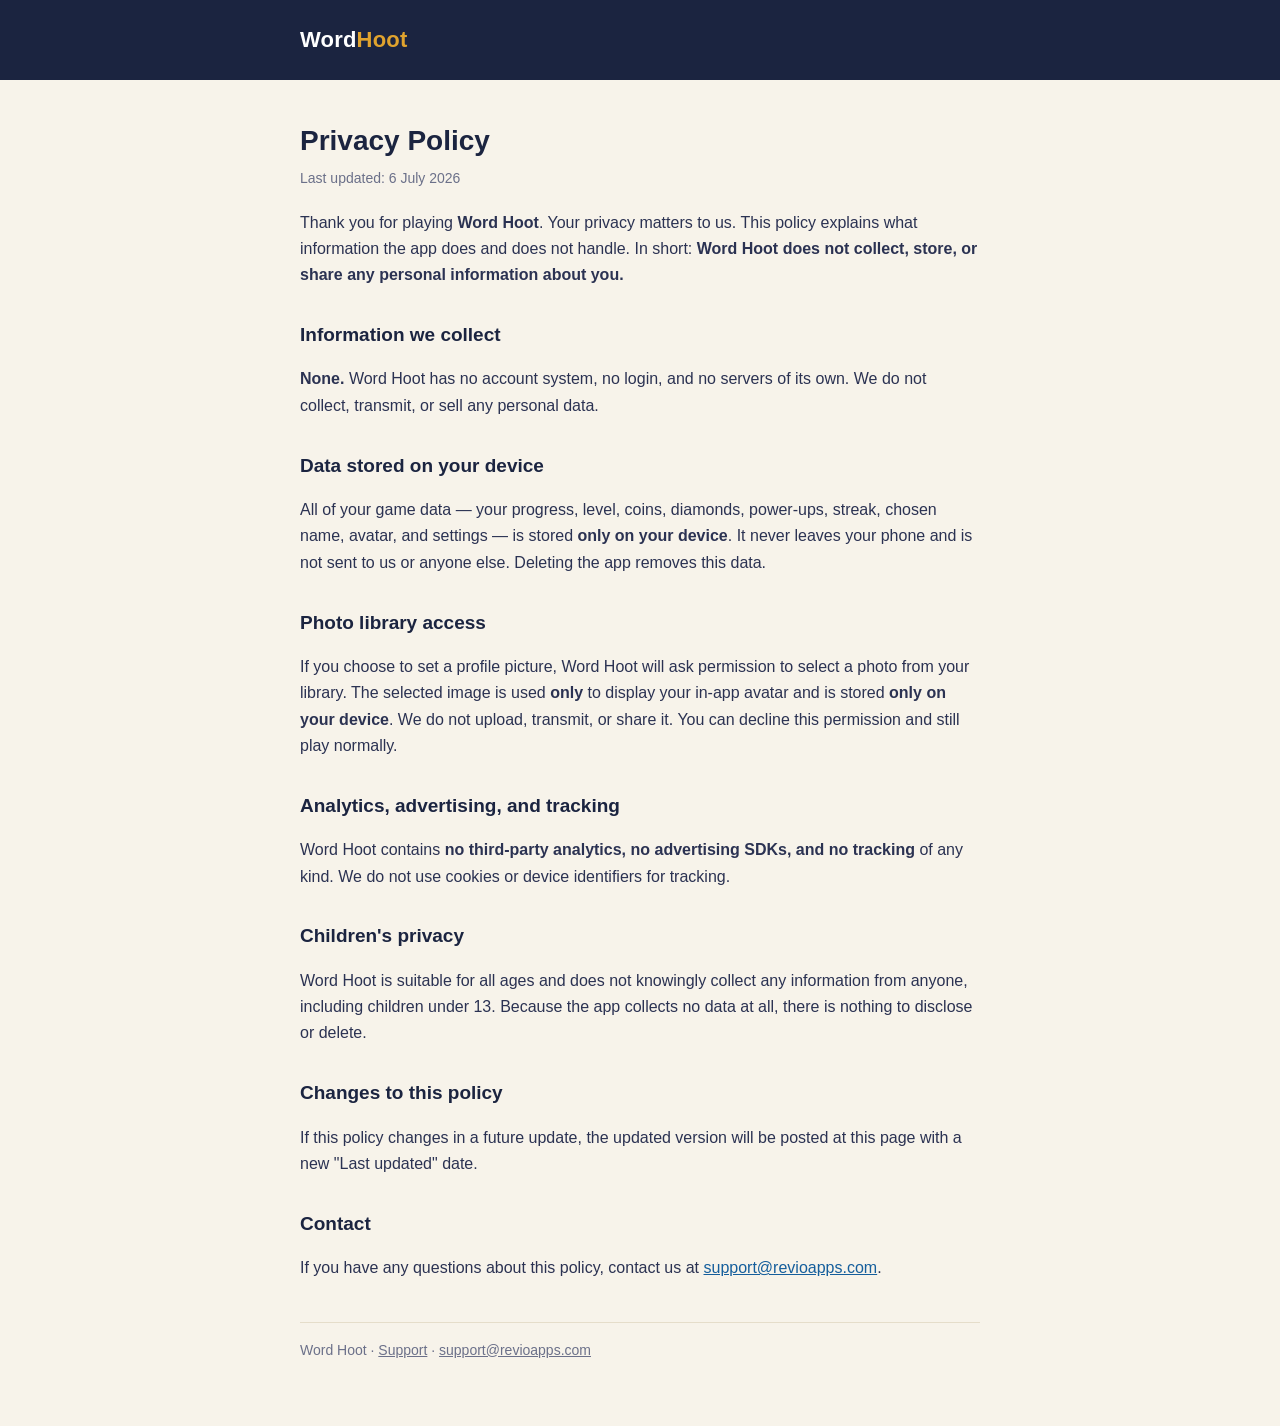
==== privacy.html @ 6eddfd76 "Word Hoot legal pages" ====
<!DOCTYPE html>
<html lang="en">
<head>
<meta charset="utf-8" />
<meta name="viewport" content="width=device-width, initial-scale=1" />
<title>Word Hoot — Privacy Policy</title>
<style>
  :root { --navy:#1B2440; --brass:#E0A32E; --ink:#2b3252; --soft:#6B7089; --paper:#F7F3EA; }
  * { box-sizing: border-box; }
  body { margin:0; font-family:-apple-system,BlinkMacSystemFont,"Segoe UI",Roboto,Helvetica,Arial,sans-serif; color:var(--ink); background:var(--paper); line-height:1.65; }
  .bar { background:var(--navy); color:#fff; padding:22px 20px; }
  .wrap { max-width:720px; margin:0 auto; padding:0 20px; }
  .brand { font-size:22px; font-weight:800; letter-spacing:.2px; }
  .brand span { color:var(--brass); }
  main { max-width:720px; margin:0 auto; padding:32px 20px 64px; }
  h1 { font-size:28px; color:var(--navy); margin:.2em 0 .1em; }
  h2 { font-size:19px; color:var(--navy); margin:1.6em 0 .3em; }
  .updated { color:var(--soft); font-size:14px; margin-bottom:1.4em; }
  a { color:#155e9c; }
  .foot { border-top:1px solid #e5ddca; margin-top:40px; padding-top:16px; color:var(--soft); font-size:14px; }
  .foot a { color:var(--soft); }
</style>
</head>
<body>
<div class="bar"><div class="wrap"><div class="brand">Word<span>Hoot</span></div></div></div>
<main>
  <h1>Privacy Policy</h1>
  <div class="updated">Last updated: 6 July 2026</div>
  <p>Thank you for playing <strong>Word Hoot</strong>. Your privacy matters to us. This policy explains what information the app does and does not handle. In short: <strong>Word Hoot does not collect, store, or share any personal information about you.</strong></p>

  <h2>Information we collect</h2>
  <p><strong>None.</strong> Word Hoot has no account system, no login, and no servers of its own. We do not collect, transmit, or sell any personal data.</p>

  <h2>Data stored on your device</h2>
  <p>All of your game data — your progress, level, coins, diamonds, power-ups, streak, chosen name, avatar, and settings — is stored <strong>only on your device</strong>. It never leaves your phone and is not sent to us or anyone else. Deleting the app removes this data.</p>

  <h2>Photo library access</h2>
  <p>If you choose to set a profile picture, Word Hoot will ask permission to select a photo from your library. The selected image is used <strong>only</strong> to display your in-app avatar and is stored <strong>only on your device</strong>. We do not upload, transmit, or share it. You can decline this permission and still play normally.</p>

  <h2>Analytics, advertising, and tracking</h2>
  <p>Word Hoot contains <strong>no third-party analytics, no advertising SDKs, and no tracking</strong> of any kind. We do not use cookies or device identifiers for tracking.</p>

  <h2>Children's privacy</h2>
  <p>Word Hoot is suitable for all ages and does not knowingly collect any information from anyone, including children under 13. Because the app collects no data at all, there is nothing to disclose or delete.</p>

  <h2>Changes to this policy</h2>
  <p>If this policy changes in a future update, the updated version will be posted at this page with a new "Last updated" date.</p>

  <h2>Contact</h2>
  <p>If you have any questions about this policy, contact us at <a href="mailto:support@revioapps.com">support@revioapps.com</a>.</p>

  <div class="foot">Word Hoot · <a href="./support.html">Support</a> · <a href="mailto:support@revioapps.com">support@revioapps.com</a></div>
</main>
</body>
</html>
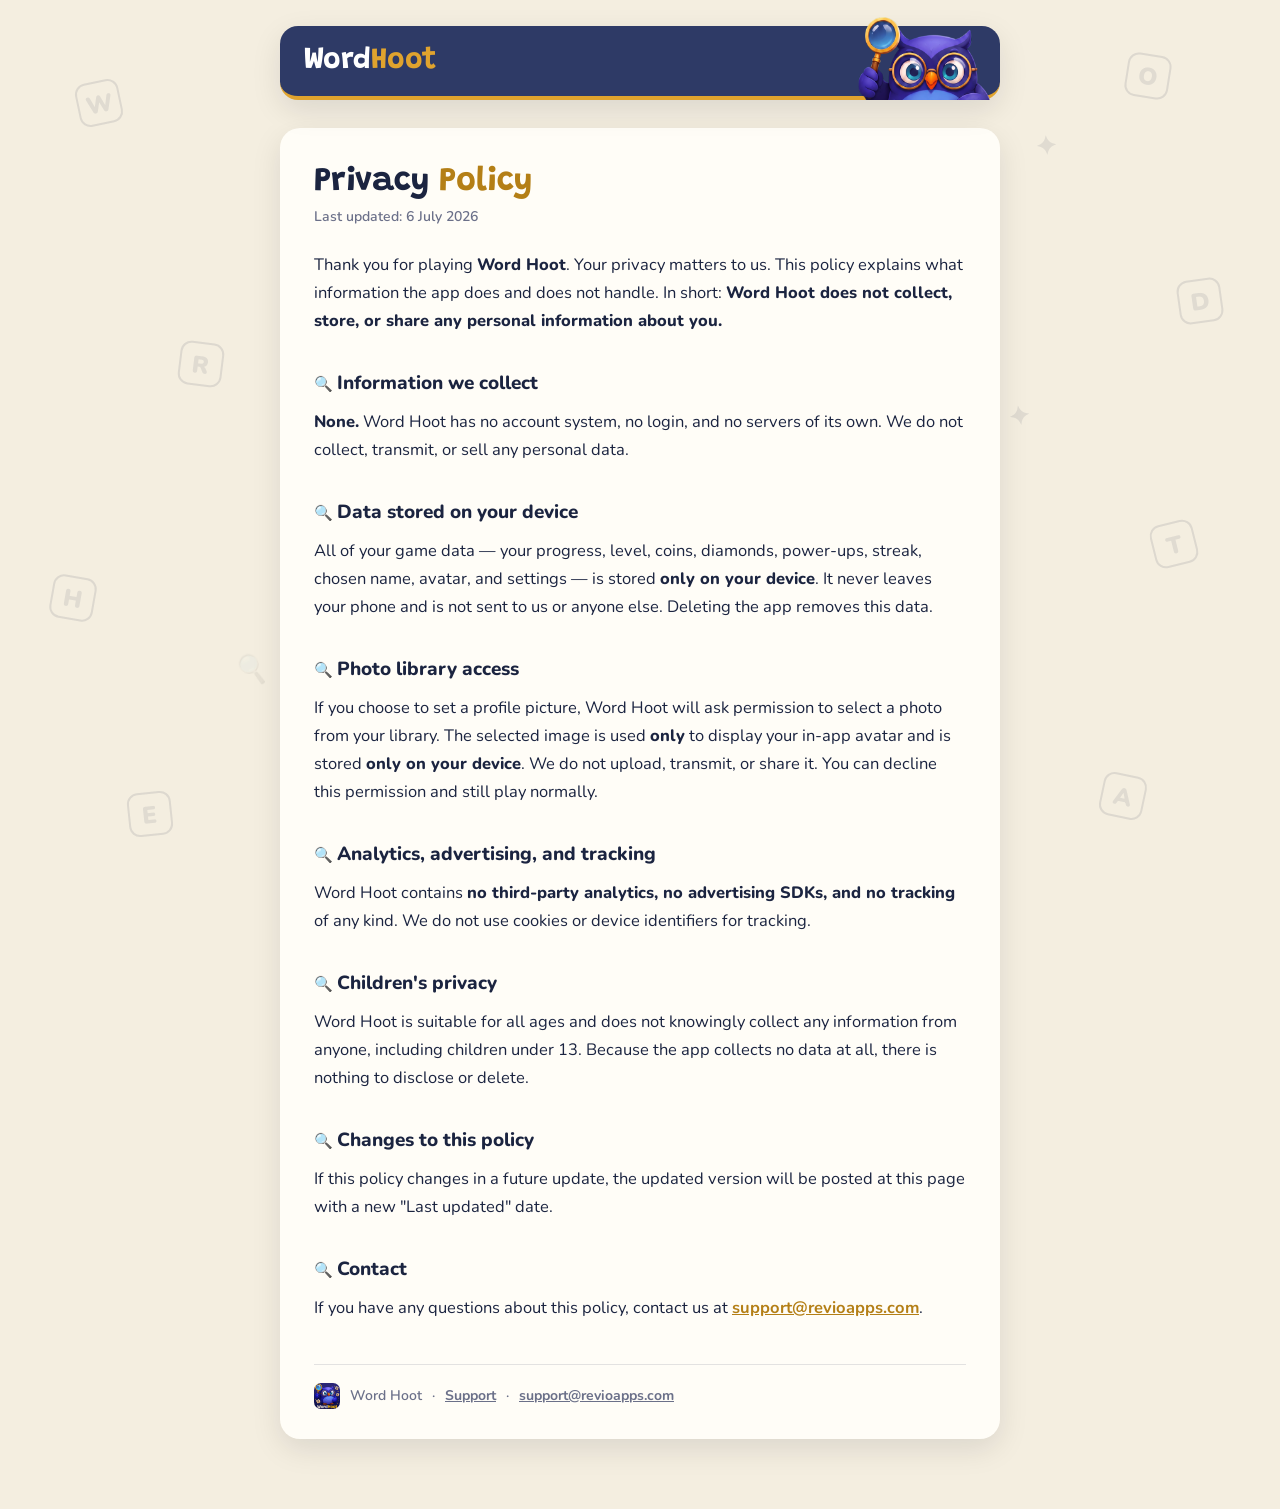
==== commit eaf0f715: "Rebrand pages to match the game: owl mascot, Grandstander/Nunito, navy+brass, dark mode Co-Authored-" ====
--- a/privacy.html
+++ b/privacy.html
@@ -4,52 +4,70 @@
 <meta charset="utf-8" />
 <meta name="viewport" content="width=device-width, initial-scale=1" />
 <title>Word Hoot — Privacy Policy</title>
-<style>
-  :root { --navy:#1B2440; --brass:#E0A32E; --ink:#2b3252; --soft:#6B7089; --paper:#F7F3EA; }
-  * { box-sizing: border-box; }
-  body { margin:0; font-family:-apple-system,BlinkMacSystemFont,"Segoe UI",Roboto,Helvetica,Arial,sans-serif; color:var(--ink); background:var(--paper); line-height:1.65; }
-  .bar { background:var(--navy); color:#fff; padding:22px 20px; }
-  .wrap { max-width:720px; margin:0 auto; padding:0 20px; }
-  .brand { font-size:22px; font-weight:800; letter-spacing:.2px; }
-  .brand span { color:var(--brass); }
-  main { max-width:720px; margin:0 auto; padding:32px 20px 64px; }
-  h1 { font-size:28px; color:var(--navy); margin:.2em 0 .1em; }
-  h2 { font-size:19px; color:var(--navy); margin:1.6em 0 .3em; }
-  .updated { color:var(--soft); font-size:14px; margin-bottom:1.4em; }
-  a { color:#155e9c; }
-  .foot { border-top:1px solid #e5ddca; margin-top:40px; padding-top:16px; color:var(--soft); font-size:14px; }
-  .foot a { color:var(--soft); }
-</style>
+<link rel="icon" type="image/png" href="./assets/icon.png" />
+<link rel="apple-touch-icon" href="./assets/icon.png" />
+<link rel="preconnect" href="https://fonts.googleapis.com" />
+<link rel="preconnect" href="https://fonts.gstatic.com" crossorigin />
+<link href="https://fonts.googleapis.com/css2?family=Grandstander:wght@700&family=Nunito:wght@400;600;700;800&display=swap" rel="stylesheet" />
+<link rel="stylesheet" href="./style.css" />
 </head>
 <body>
-<div class="bar"><div class="wrap"><div class="brand">Word<span>Hoot</span></div></div></div>
-<main>
-  <h1>Privacy Policy</h1>
-  <div class="updated">Last updated: 6 July 2026</div>
-  <p>Thank you for playing <strong>Word Hoot</strong>. Your privacy matters to us. This policy explains what information the app does and does not handle. In short: <strong>Word Hoot does not collect, store, or share any personal information about you.</strong></p>
+<div class="pattern" aria-hidden="true">
+  <span style="left:6%;  top:9%;  transform:rotate(-12deg)">W</span>
+  <span style="left:88%; top:6%;  transform:rotate(9deg)">O</span>
+  <span style="left:14%; top:38%; transform:rotate(7deg)">R</span>
+  <span style="left:92%; top:31%; transform:rotate(-8deg)">D</span>
+  <span style="left:4%;  top:64%; transform:rotate(10deg)">H</span>
+  <span style="left:90%; top:58%; transform:rotate(-14deg)">T</span>
+  <span style="left:10%; top:88%; transform:rotate(-6deg)">E</span>
+  <span style="left:86%; top:86%; transform:rotate(12deg)">A</span>
+  <span class="glyph" style="left:22%; top:16%; transform:rotate(14deg)">?</span>
+  <span class="glyph" style="left:78%; top:44%; transform:rotate(-10deg)">✦</span>
+  <span class="glyph" style="left:18%; top:72%; transform:rotate(8deg)">🔍</span>
+  <span class="glyph" style="left:80%; top:14%; transform:rotate(-5deg)">✦</span>
+</div>
 
-  <h2>Information we collect</h2>
-  <p><strong>None.</strong> Word Hoot has no account system, no login, and no servers of its own. We do not collect, transmit, or sell any personal data.</p>
+<div class="page">
+  <div class="bar-wrap">
+    <div class="bar">
+      <a class="brand" href="./index.html">Word<span>Hoot</span></a>
+      <img class="peek" src="./assets/owl-peek.png" alt="" />
+    </div>
+  </div>
 
-  <h2>Data stored on your device</h2>
-  <p>All of your game data — your progress, level, coins, diamonds, power-ups, streak, chosen name, avatar, and settings — is stored <strong>only on your device</strong>. It never leaves your phone and is not sent to us or anyone else. Deleting the app removes this data.</p>
+  <main>
+    <div class="card">
+      <h1>Privacy <span class="accent">Policy</span></h1>
+      <div class="updated">Last updated: 6 July 2026</div>
+      <p>Thank you for playing <strong>Word Hoot</strong>. Your privacy matters to us. This policy explains what information the app does and does not handle. In short: <strong>Word Hoot does not collect, store, or share any personal information about you.</strong></p>
 
-  <h2>Photo library access</h2>
-  <p>If you choose to set a profile picture, Word Hoot will ask permission to select a photo from your library. The selected image is used <strong>only</strong> to display your in-app avatar and is stored <strong>only on your device</strong>. We do not upload, transmit, or share it. You can decline this permission and still play normally.</p>
+      <h2>Information we collect</h2>
+      <p><strong>None.</strong> Word Hoot has no account system, no login, and no servers of its own. We do not collect, transmit, or sell any personal data.</p>
 
-  <h2>Analytics, advertising, and tracking</h2>
-  <p>Word Hoot contains <strong>no third-party analytics, no advertising SDKs, and no tracking</strong> of any kind. We do not use cookies or device identifiers for tracking.</p>
+      <h2>Data stored on your device</h2>
+      <p>All of your game data — your progress, level, coins, diamonds, power-ups, streak, chosen name, avatar, and settings — is stored <strong>only on your device</strong>. It never leaves your phone and is not sent to us or anyone else. Deleting the app removes this data.</p>
 
-  <h2>Children's privacy</h2>
-  <p>Word Hoot is suitable for all ages and does not knowingly collect any information from anyone, including children under 13. Because the app collects no data at all, there is nothing to disclose or delete.</p>
+      <h2>Photo library access</h2>
+      <p>If you choose to set a profile picture, Word Hoot will ask permission to select a photo from your library. The selected image is used <strong>only</strong> to display your in-app avatar and is stored <strong>only on your device</strong>. We do not upload, transmit, or share it. You can decline this permission and still play normally.</p>
 
-  <h2>Changes to this policy</h2>
-  <p>If this policy changes in a future update, the updated version will be posted at this page with a new "Last updated" date.</p>
+      <h2>Analytics, advertising, and tracking</h2>
+      <p>Word Hoot contains <strong>no third-party analytics, no advertising SDKs, and no tracking</strong> of any kind. We do not use cookies or device identifiers for tracking.</p>
 
-  <h2>Contact</h2>
-  <p>If you have any questions about this policy, contact us at <a href="mailto:support@revioapps.com">support@revioapps.com</a>.</p>
+      <h2>Children's privacy</h2>
+      <p>Word Hoot is suitable for all ages and does not knowingly collect any information from anyone, including children under 13. Because the app collects no data at all, there is nothing to disclose or delete.</p>
 
-  <div class="foot">Word Hoot · <a href="./support.html">Support</a> · <a href="mailto:support@revioapps.com">support@revioapps.com</a></div>
-</main>
+      <h2>Changes to this policy</h2>
+      <p>If this policy changes in a future update, the updated version will be posted at this page with a new "Last updated" date.</p>
+
+      <h2>Contact</h2>
+      <p>If you have any questions about this policy, contact us at <a href="mailto:support@revioapps.com">support@revioapps.com</a>.</p>
+
+      <div class="foot">
+        <img src="./assets/icon.png" alt="Word Hoot icon" />
+        <span>Word Hoot</span> · <a href="./support.html">Support</a> · <a href="mailto:support@revioapps.com">support@revioapps.com</a>
+      </div>
+    </div>
+  </main>
+</div>
 </body>
 </html>
--- a/style.css
+++ b/style.css
@@ -0,0 +1,154 @@
+/* Word Hoot — shared brand styling for the legal/support pages.
+   Mirrors the app: navy ink + brass gold on case-file paper (light) or noir (dark),
+   Grandstander display face, Nunito body, and the letter-tile ambient pattern. */
+
+:root {
+  --bg: #F4EEE0;
+  --card: #FFFDF7;
+  --ink: #1B2440;
+  --ink-soft: #6B7089;
+  --primary: #2E3A66;
+  --brass: #E0A32E;
+  --brass-deep: #B47F16;
+  --green: #38C172;
+  --line: rgba(27, 36, 64, 0.12);
+  --tile-line: rgba(27, 36, 64, 0.10);
+  --tile-text: rgba(27, 36, 64, 0.09);
+  --shadow: 0 10px 30px rgba(11, 14, 31, 0.10);
+}
+
+@media (prefers-color-scheme: dark) {
+  :root {
+    --bg: #12162B;
+    --card: #1D2340;
+    --ink: #F1E9D6;
+    --ink-soft: #9AA0BE;
+    --primary: #3E4C7E;
+    --brass: #F0B23E;
+    --brass-deep: #F0B23E;
+    --green: #3ECB7D;
+    --line: rgba(241, 233, 214, 0.12);
+    --tile-line: rgba(241, 233, 214, 0.07);
+    --tile-text: rgba(241, 233, 214, 0.07);
+    --shadow: 0 10px 30px rgba(0, 0, 0, 0.35);
+  }
+}
+
+* { box-sizing: border-box; }
+
+body {
+  margin: 0;
+  font-family: "Nunito", -apple-system, BlinkMacSystemFont, "Segoe UI", Roboto, Helvetica, Arial, sans-serif;
+  color: var(--ink);
+  background-color: var(--bg);
+  line-height: 1.7;
+  font-size: 16.5px;
+}
+
+/* Ambient letter-tile pattern, echoing the home screen background. */
+.pattern {
+  position: fixed;
+  inset: 0;
+  z-index: 0;
+  pointer-events: none;
+  font-family: "Nunito", sans-serif;
+  font-weight: 900;
+}
+.pattern span {
+  position: absolute;
+  width: 44px;
+  height: 44px;
+  border: 2px solid var(--tile-line);
+  border-radius: 11px;
+  color: var(--tile-text);
+  font-size: 24px;
+  line-height: 42px;
+  text-align: center;
+}
+.pattern .glyph { border: none; font-size: 26px; }
+
+.page { position: relative; z-index: 1; }
+
+/* Header band — the in-app screen header: navy pill, brass lip, peeking owl. */
+.bar-wrap { max-width: 760px; margin: 26px auto 0; padding: 0 20px; }
+.bar {
+  position: relative;
+  background: var(--primary);
+  border-radius: 18px;
+  border-bottom: 4px solid var(--brass);
+  box-shadow: var(--shadow);
+  padding: 20px 24px;
+  overflow: visible;
+  display: flex;
+  align-items: center;
+  min-height: 72px;
+}
+.bar .brand {
+  font-family: "Grandstander", cursive;
+  font-weight: 700;
+  font-size: 30px;
+  color: #FFFFFF;
+  text-decoration: none;
+  line-height: 1;
+}
+.bar .brand span { color: var(--brass); }
+.bar img.peek {
+  position: absolute;
+  right: 10px;
+  bottom: -4px;
+  width: 132px;
+  height: auto;
+}
+@media (max-width: 480px) {
+  .bar img.peek { width: 104px; }
+  .bar .brand { font-size: 25px; }
+}
+
+main { max-width: 760px; margin: 0 auto; padding: 28px 20px 70px; }
+
+.card {
+  background: var(--card);
+  border-radius: 20px;
+  box-shadow: var(--shadow);
+  padding: 34px 34px 30px;
+}
+@media (max-width: 480px) { .card { padding: 26px 22px 24px; } }
+
+h1 {
+  font-family: "Grandstander", cursive;
+  font-weight: 700;
+  font-size: 34px;
+  color: var(--ink);
+  margin: 0 0 2px;
+  line-height: 1.2;
+}
+h1 .accent { color: var(--brass-deep); }
+
+h2 {
+  font-size: 19px;
+  font-weight: 800;
+  color: var(--ink);
+  margin: 1.7em 0 0.3em;
+}
+h2::before { content: "🔍 "; font-size: 15px; }
+
+.updated { color: var(--ink-soft); font-size: 14px; font-weight: 600; margin-bottom: 1.6em; }
+
+p { margin: 0.5em 0 0.9em; }
+strong { font-weight: 800; }
+a { color: var(--brass-deep); font-weight: 700; }
+
+.foot {
+  border-top: 1.5px solid var(--line);
+  margin-top: 42px;
+  padding-top: 18px;
+  color: var(--ink-soft);
+  font-size: 14px;
+  font-weight: 600;
+  display: flex;
+  align-items: center;
+  gap: 10px;
+  flex-wrap: wrap;
+}
+.foot img { width: 26px; height: 26px; border-radius: 7px; }
+.foot a { color: var(--ink-soft); }
